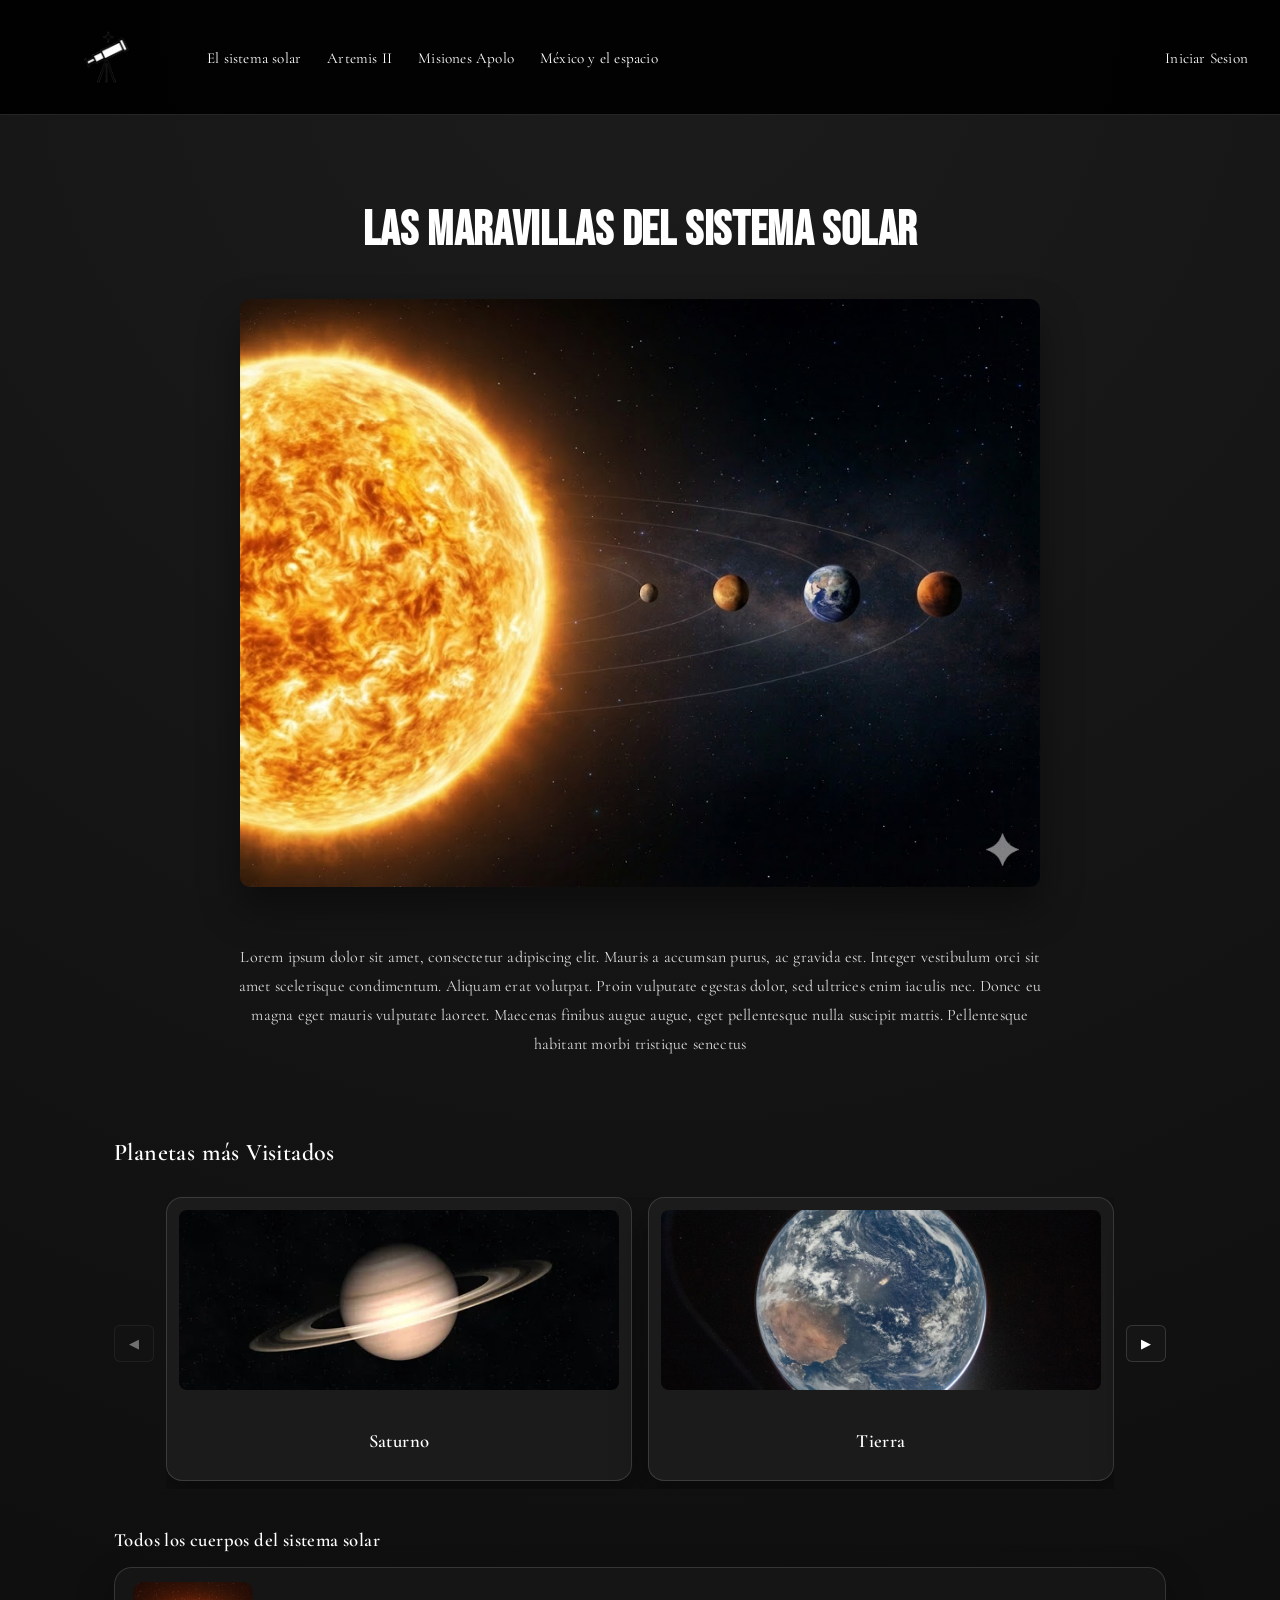
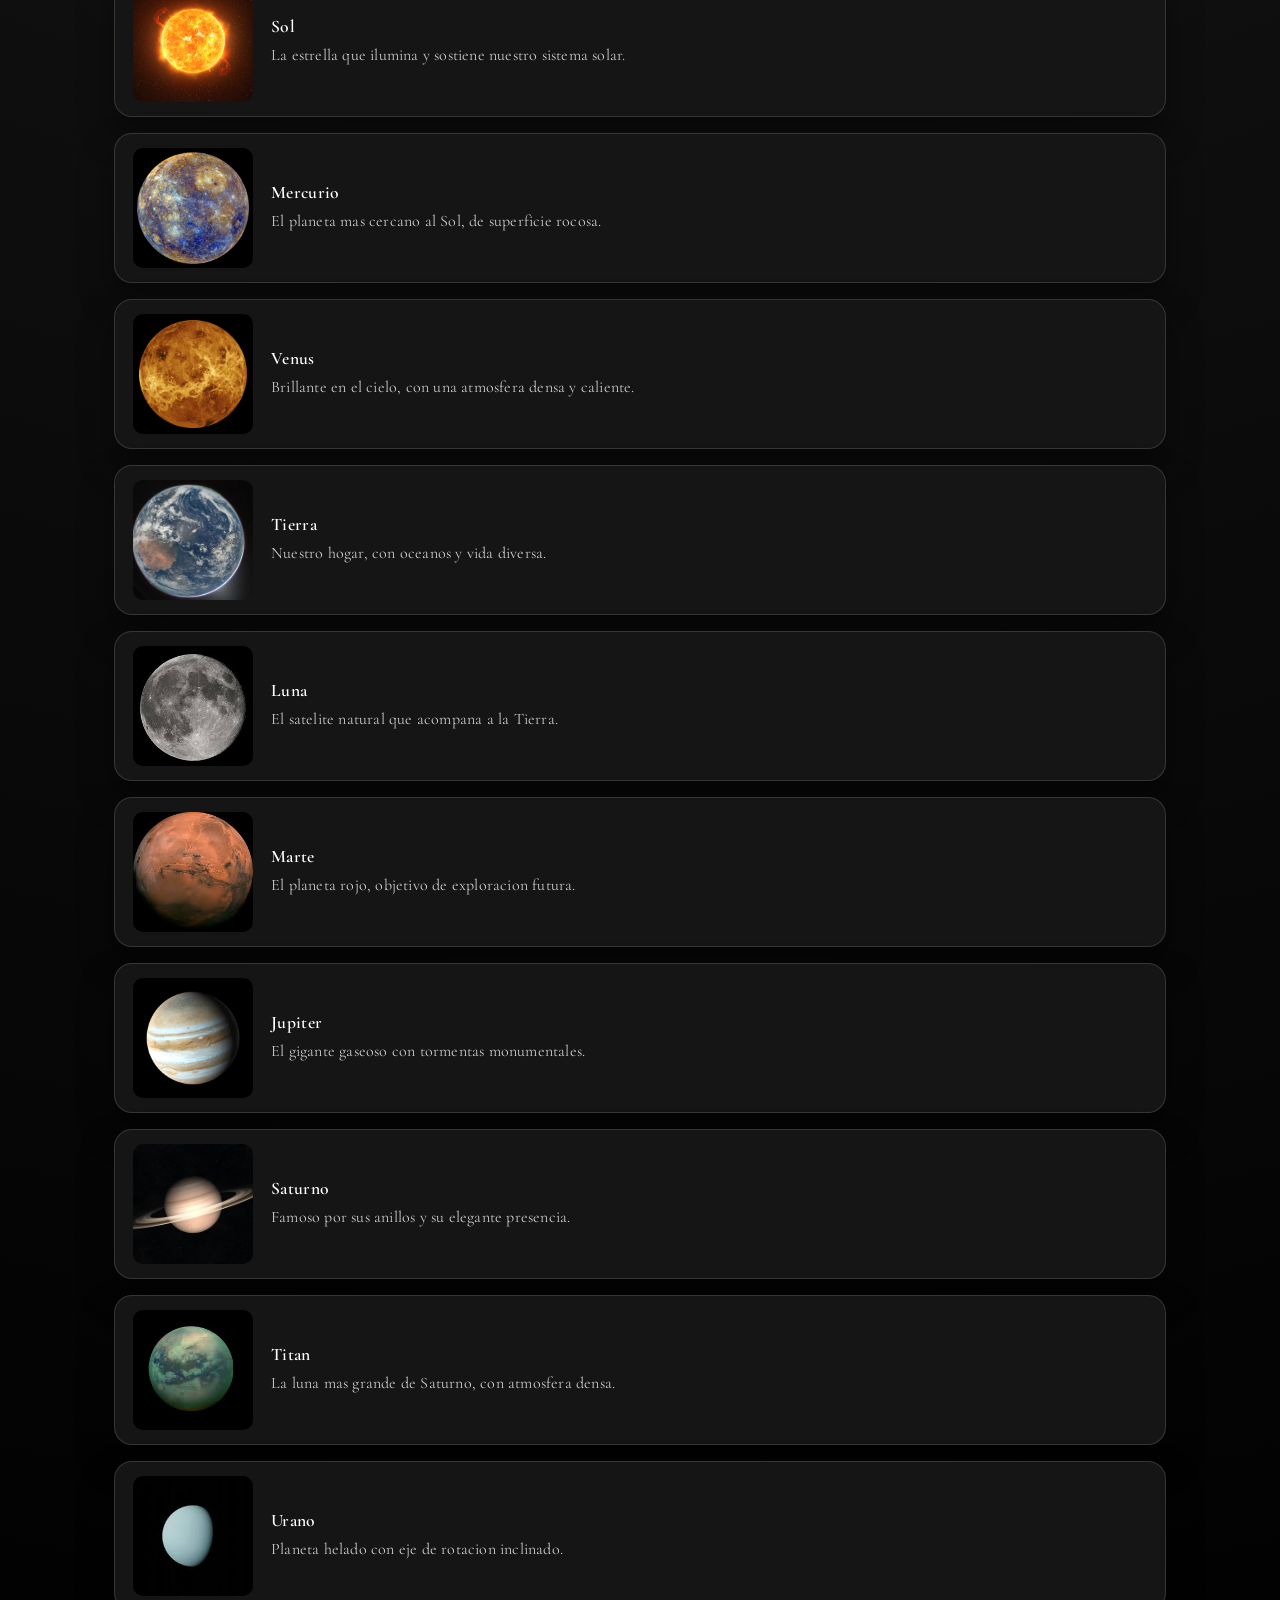
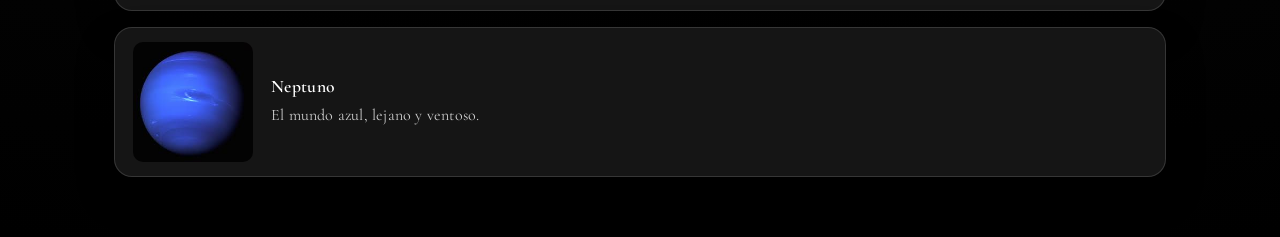
==== index.html @ 4a266d2b "Diseños Casi similares index apolo" ====
<!DOCTYPE html>
<html lang="es">
<head>
    <meta charset="UTF-8">
    <meta name="viewport" content="width=device-width, initial-scale=1.0">
    <link rel="stylesheet" href="index.css">
    <title>The Universe</title>
</head>
<header>
    <nav>
        <div>
            <img src="Logo.png" alt="" height="90px">
            <h3>
                <a href="index.html" id = "Inicio">
                El sistema solar
                </a>
            </h3>
            <h3>
                <a href="artemis.html" id = "Artemis">
                Artemis II
                </a>
            </h3>
            <h3>
                <a href="apolo.html" id="Apolo">
                Misiones Apolo
                </a>
            </h3>
            <h3>
                <a href="index.html" id="MexicoEspacio">
                México y el espacio
                </a>
            </h3>
        </div>
        <div>
            <h3>
                <a href="index.html" id="IniciarSesion">
                Iniciar Sesion
                </a>
            </h3>
        </div>
    </nav>
</header>
<body>
    <section id="presentacion">
        <h1>Las Maravillas del Sistema Solar</h1>
        <img src="sistemasolar.png" width="800px" height="480px"> <!--Alguna Imagen Referente al sistema solar-->
        <p>Lorem ipsum dolor sit amet, consectetur adipiscing elit. Mauris a accumsan purus, ac gravida est. Integer vestibulum orci sit amet scelerisque condimentum. Aliquam erat volutpat. Proin vulputate egestas dolor, sed ultrices enim iaculis nec. Donec eu magna eget mauris vulputate laoreet. Maecenas finibus augue augue, eget pellentesque nulla suscipit mattis. Pellentesque habitant morbi tristique senectus</p>
    </section>

    <section>
        <!--Planetas más Visitados-->
        <!--Deberia ser un grid View-->
        <h2>Planetas más Visitados</h2>
        <div id="MasVisitados" class="gallery">
            <button class="gallery-btn prev" type="button" aria-label="Anterior">
                ◀
            </button>
            <div class="gallery-viewport">
                <div class="gallery-track">
                    <div class="gallery-card selectable-card" data-body="saturno" role="button" tabindex="0">
                        <img src="Saturno.png" alt="Saturno">
                        <h3>Saturno</h3>
                    </div>
                    <div class="gallery-card selectable-card" data-body="tierra" role="button" tabindex="0">
                        <img src="Tierra.png" alt="Tierra">
                        <h3>Tierra</h3>
                    </div>
                    <div class="gallery-card selectable-card" data-body="jupiter" role="button" tabindex="0">
                        <img src="Jupiter.png" alt="Júpiter">
                        <h3>Júpiter</h3>
                    </div>
                </div>
            </div>
            <button class="gallery-btn next" type="button" aria-label="Siguiente">
                ▶
            </button>
        </div>
        <script src="index.js" defer></script>

    </section>


    <section>
        <h3>Todos los cuerpos del sistema solar</h3>
        <div class="vertical-gallery">
            <article class="vertical-card selectable-card" data-body="sol" role="button" tabindex="0">
                <img src="Sol.jpg" alt="Sol">
                <div>
                    <h4>Sol</h4>
                    <p>La estrella que ilumina y sostiene nuestro sistema solar.</p>
                </div>
            </article>
            <article class="vertical-card selectable-card" data-body="mercurio" role="button" tabindex="0">
                <img src="Mercurio.jpg" alt="Mercurio">
                <div>
                    <h4>Mercurio</h4>
                    <p>El planeta mas cercano al Sol, de superficie rocosa.</p>
                </div>
            </article>
            <article class="vertical-card selectable-card" data-body="venus" role="button" tabindex="0">
                <img src="venus.jpg" alt="Venus">
                <div>
                    <h4>Venus</h4>
                    <p>Brillante en el cielo, con una atmosfera densa y caliente.</p>
                </div>
            </article>
            <article class="vertical-card selectable-card" data-body="tierra" role="button" tabindex="0">
                <img src="Tierra.png" alt="Tierra">
                <div>
                    <h4>Tierra</h4>
                    <p>Nuestro hogar, con oceanos y vida diversa.</p>
                </div>
            </article>
            <article class="vertical-card selectable-card" data-body="luna" role="button" tabindex="0">
                <img src="Luna.jpg" alt="Luna">
                <div>
                    <h4>Luna</h4>
                    <p>El satelite natural que acompana a la Tierra.</p>
                </div>
            </article>
            <article class="vertical-card selectable-card" data-body="marte" role="button" tabindex="0">
                <img src="Marte.jpg" alt="Marte">
                <div>
                    <h4>Marte</h4>
                    <p>El planeta rojo, objetivo de exploracion futura.</p>
                </div>
            </article>
            <article class="vertical-card selectable-card" data-body="jupiter" role="button" tabindex="0">
                <img src="Jupiter.png" alt="Jupiter">
                <div>
                    <h4>Jupiter</h4>
                    <p>El gigante gaseoso con tormentas monumentales.</p>
                </div>
            </article>
            <article class="vertical-card selectable-card" data-body="saturno" role="button" tabindex="0">
                <img src="Saturno.png" alt="Saturno">
                <div>
                    <h4>Saturno</h4>
                    <p>Famoso por sus anillos y su elegante presencia.</p>
                </div>
            </article>
            <article class="vertical-card selectable-card" data-body="titan" role="button" tabindex="0">
                <img src="Titan.jpg" alt="Titan">
                <div>
                    <h4>Titan</h4>
                    <p>La luna mas grande de Saturno, con atmosfera densa.</p>
                </div>
            </article>
            <article class="vertical-card selectable-card" data-body="urano" role="button" tabindex="0">
                <img src="Urano.jpg" alt="Urano">
                <div>
                    <h4>Urano</h4>
                    <p>Planeta helado con eje de rotacion inclinado.</p>
                </div>
            </article>
            <article class="vertical-card selectable-card" data-body="neptuno" role="button" tabindex="0">
                <img src="Neptuno.jpg" alt="Neptuno">
                <div>
                    <h4>Neptuno</h4>
                    <p>El mundo azul, lejano y ventoso.</p>
                </div>
            </article>
        </div>

    </section>
</body>
<footer>

</footer>
</html>
---- index.css ----
@import url("https://fonts.googleapis.com/css2?family=Bebas+Neue&family=Cormorant+Garamond:wght@400;600&display=swap");

*{
    box-sizing: border-box;
}

:root{
    --bg: #000000;
    --bg-soft: #151515;
    --bg-soft-2: #1b1b1b;
    --accent: #cfcfcf;
    --accent-2: #8a8a8a;
    --text: #ffffff;
    --muted: rgba(255, 255, 255, 0.72);
    --border: rgba(255, 255, 255, 0.14);
}

*{
    color: var(--text);
}

body{
    margin: 0;
    font-family: "Cormorant Garamond", serif;
    letter-spacing: 0.2px;
    background: radial-gradient(circle at top, #1c1c1c 0%, #0d0d0d 55%, #000000 100%);
    padding-top: 112px;
}

a{
    color: inherit;
    text-decoration: none;
}
nav{
    display: flex;
    flex-direction: row;
    justify-content: space-between;
    background-color: rgba(0, 0, 0, 0.92);
    color: var(--text);
    padding: 12px 24px;
    border-bottom: 1px solid var(--border);
    position: fixed;
    top: 0;
    left: 0;
    right: 0;
    z-index: 1000;
}
nav div{
    display: flex;
    flex-direction: row;
    justify-content: space-between;
    align-items: center;
    gap: 10px;
}
nav div h3{
    align-items: center;
    margin: 0;
    font-weight: 400;
    font-family: "Cormorant Garamond", serif;
    letter-spacing: 0.2px;
}
nav div h3 a{
    margin: 0;
    color: var(--text);
    text-decoration: none;
    font-size: 0.95rem;
    letter-spacing: 0.2px;
    transition: color 0.2s ease, background-color 0.2s ease;
    padding: 6px 8px;
    border-radius: 8px;
}

#Inicio:hover, #Artemis:hover, #Apolo:hover, #MexicoEspacio:hover, #IniciarSesion:hover{
    color: var(--accent);
    background-color: rgba(255, 255, 255, 0.08);
}



#presentacion{
    max-width: 1100px;
    margin: 0 auto;
    padding: 40px 24px 20px;
    display: flex;
    flex-direction: column;
    align-items: center;
    justify-content: center;
    text-align: center;
}
#presentacion h1{
    font-size: 48px;
    margin: 50px 0 40px;
    font-weight: 600;
    letter-spacing: 0.6px;
    font-family: "Bebas Neue", sans-serif;
}
#presentacion img{
    margin-bottom: 40px;
    max-width: 100%;
    height: auto;
    border-radius: 10px;
    box-shadow: 0 20px 40px rgba(0, 0, 0, 0.4);
}
#presentacion p{
    max-width: 820px;
    line-height: 1.8;
    opacity: 0.85;
    margin-bottom: 30px;
}

#MasVisitados{
    max-width: 1100px;
    margin: 30px auto 20px;
    display: grid;
    grid-template-columns: auto 1fr auto;
    align-items: center;
    gap: 12px;
    padding: 0 24px;
}

.gallery-btn{
    background-color: var(--bg-soft);
    border: 1px solid var(--border);
    color: white;
    padding: 10px 14px;
    cursor: pointer;
    border-radius: 6px;
    transition: background-color 0.2s ease, transform 0.2s ease;
}
.gallery-btn:hover{
    background-color: #202020;
    transform: translateY(-1px);
}

.gallery-btn:disabled{
    opacity: 0.4;
    cursor: not-allowed;
}

.gallery-viewport{
    overflow-x: auto;
    scroll-snap-type: x mandatory;
    scroll-behavior: smooth;
    scrollbar-width: none;
}

.gallery-viewport::-webkit-scrollbar{
    display: none;
}

.gallery-track{
    display: flex;
    gap: 16px;
    padding-bottom: 8px;
}

.gallery-card{
    flex: 0 0 calc(50% - 8px);
    scroll-snap-align: start;
    background-color: var(--bg-soft-2);
    border: 1px solid var(--border);
    padding: 12px;
    text-align: center;
    border-radius: 16px;
    box-shadow: 0 18px 36px rgba(0, 0, 0, 0.38);
}

.selectable-card{
    cursor: pointer;
    transition: transform 0.2s ease, border-color 0.2s ease, box-shadow 0.2s ease;
}

.selectable-card:hover,
.selectable-card:focus{
    transform: translateY(-2px);
    border-color: rgba(255, 255, 255, 0.28);
    box-shadow: 0 20px 40px rgba(0, 0, 0, 0.48);
    outline: none;
}

.gallery-card img{
    width: 100%;
    height: 180px;
    object-fit: cover;
    display: block;
    margin-bottom: 10px;
    background-color: #0f0f0f;
    border-radius: 8px;
}

section h2{
    max-width: 1100px;
    margin: 30px auto 10px;
    padding: 0 24px;
    font-weight: 600;
    letter-spacing: 0.4px;
}

section h3{
    max-width: 1100px;
    margin: 40px auto 16px;
    padding: 0 24px;
    font-weight: 600;
    letter-spacing: 0.4px;
}

.vertical-gallery{
    max-width: 1100px;
    margin: 0 auto 60px;
    padding: 0 24px;
    display: flex;
    flex-direction: column;
    gap: 16px;
}

.vertical-card{
    display: grid;
    grid-template-columns: 120px 1fr;
    gap: 18px;
    align-items: center;
    background-color: var(--bg-soft);
    border: 1px solid var(--border);
    border-radius: 18px;
    padding: 14px 18px;
    box-shadow: 0 18px 36px rgba(0, 0, 0, 0.38);
}

.vertical-card img{
    width: 120px;
    height: 120px;
    object-fit: cover;
    border-radius: 10px;
    background-color: #0f0f0f;
}

.vertical-card h4{
    margin: 0 0 6px;
    font-size: 1.1rem;
    font-weight: 600;
    letter-spacing: 0.3px;
}

.vertical-card p{
    margin: 0;
    line-height: 1.6;
    opacity: 0.78;
}

@media (max-width: 700px){
    nav{
        flex-direction: column;
        gap: 8px;
    }
    nav div{
        flex-wrap: wrap;
        justify-content: center;
    }
    #presentacion h1{
        font-size: 36px;
    }
    .gallery-card{
        flex-basis: 100%;
    }
    .vertical-card{
        grid-template-columns: 1fr;
        text-align: center;
    }
    .vertical-card img{
        margin: 0 auto;
    }
}
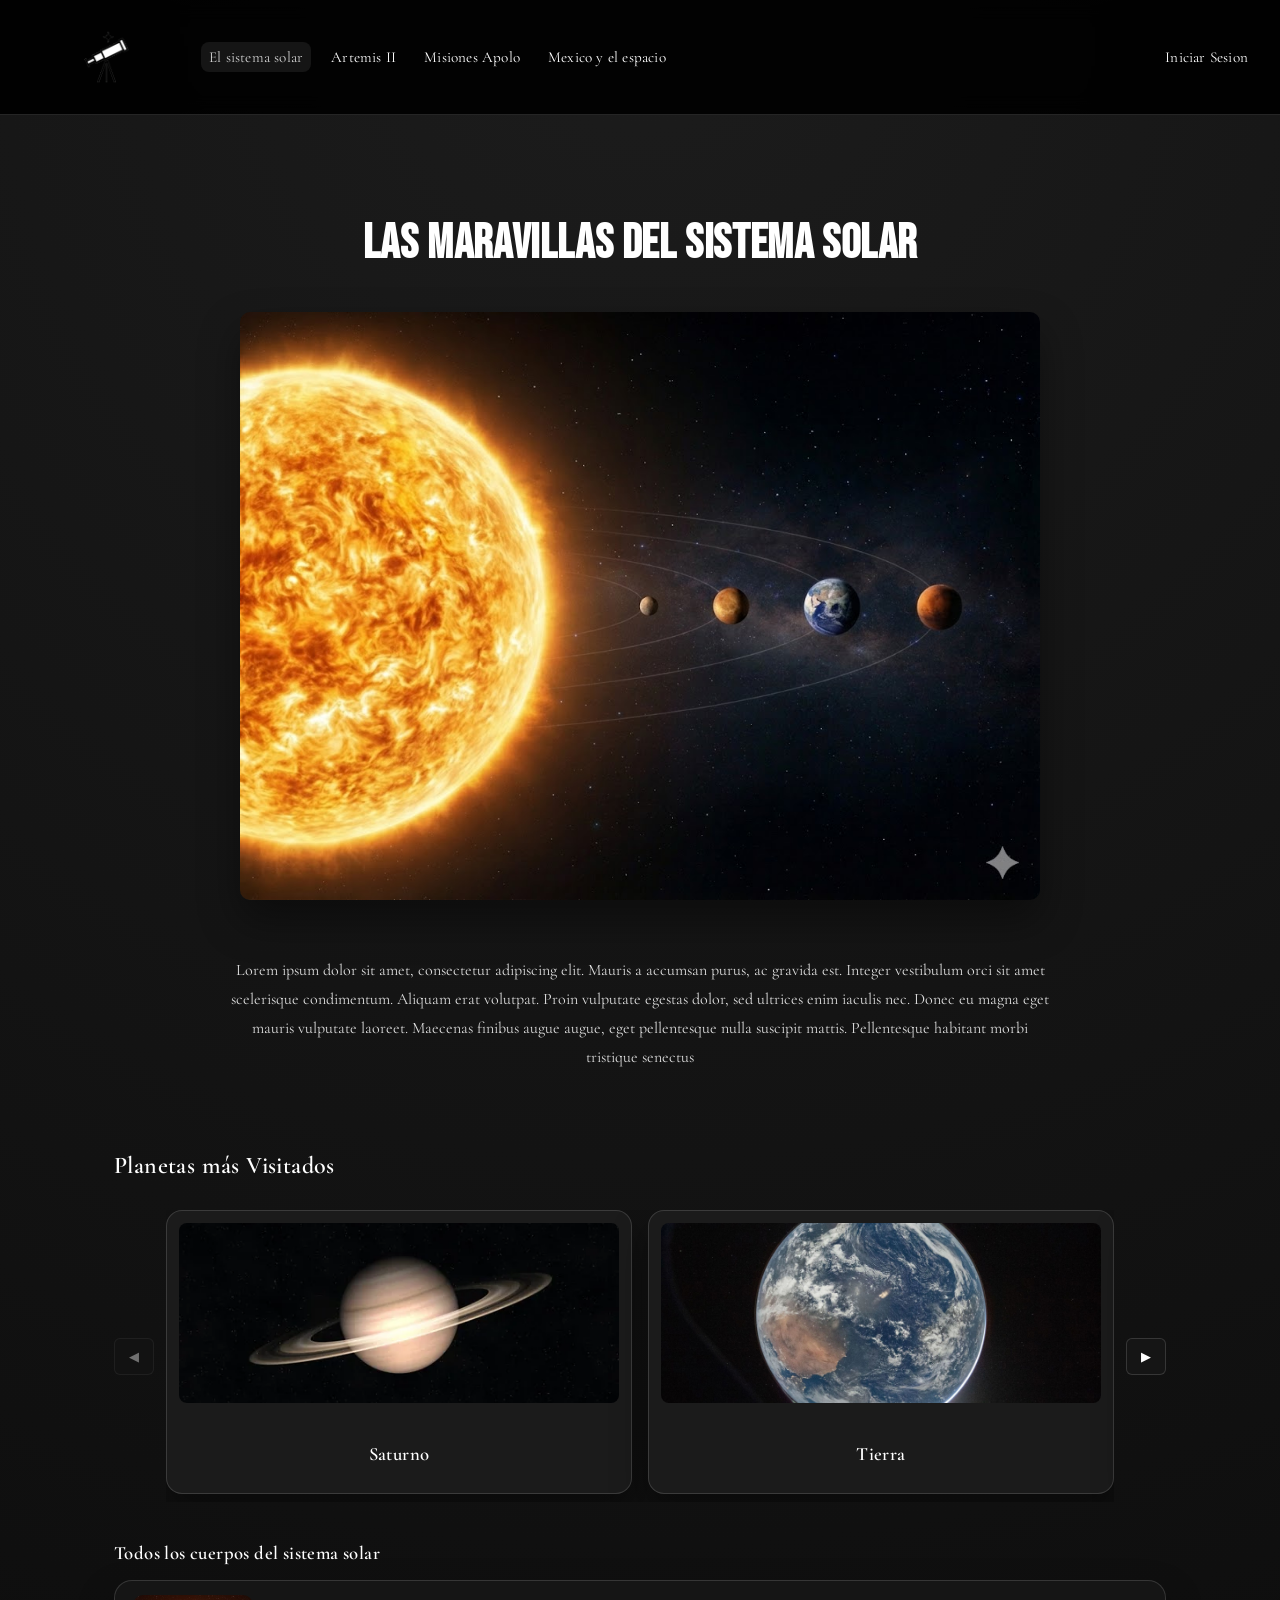
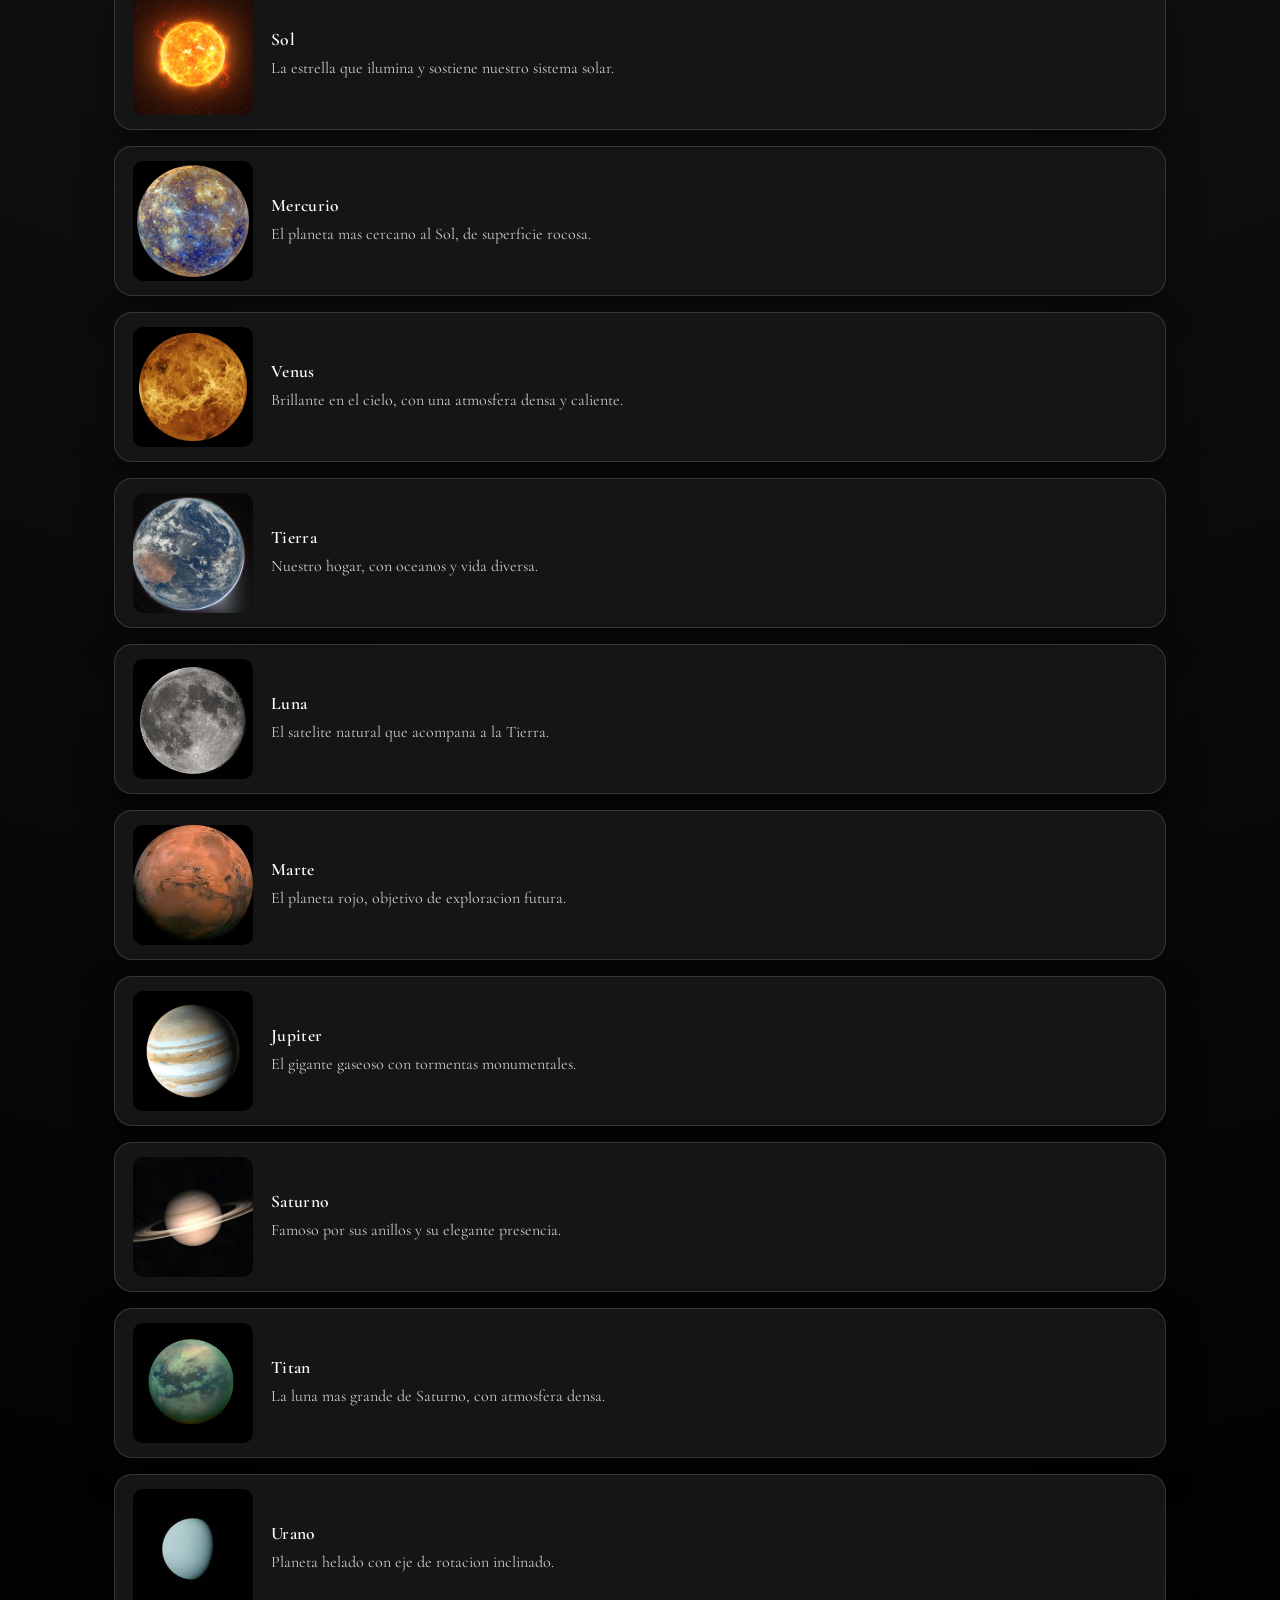
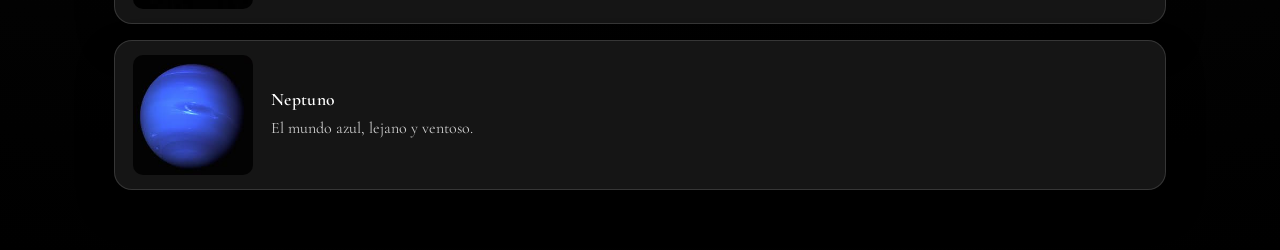
==== commit f7e4fd64: "Medianamente Igualado el diseño" ====
--- a/index.html
+++ b/index.html
@@ -4,46 +4,26 @@
     <meta charset="UTF-8">
     <meta name="viewport" content="width=device-width, initial-scale=1.0">
     <link rel="stylesheet" href="index.css">
-    <title>The Universe</title>
+    <title>El universo</title>
 </head>
-<header>
-    <nav>
-        <div>
-            <img src="Logo.png" alt="" height="90px">
-            <h3>
-                <a href="index.html" id = "Inicio">
-                El sistema solar
-                </a>
-            </h3>
-            <h3>
-                <a href="artemis.html" id = "Artemis">
-                Artemis II
-                </a>
-            </h3>
-            <h3>
-                <a href="apolo.html" id="Apolo">
-                Misiones Apolo
-                </a>
-            </h3>
-            <h3>
-                <a href="index.html" id="MexicoEspacio">
-                México y el espacio
-                </a>
-            </h3>
-        </div>
-        <div>
-            <h3>
-                <a href="index.html" id="IniciarSesion">
-                Iniciar Sesion
-                </a>
-            </h3>
-        </div>
-    </nav>
-</header>
 <body>
+    <header class="site-header">
+        <nav class="nav">
+            <div class="nav-left">
+                <img src="Logo.png" alt="Logo del proyecto" height="90">
+                <a href="index.html" class="is-active">El sistema solar</a>
+                <a href="artemis.html">Artemis II</a>
+                <a href="apolo.html">Misiones Apolo</a>
+                <a href="mexico.html">Mexico y el espacio</a>
+            </div>
+            <div class="nav-right">
+                <a href="index.html">Iniciar Sesion</a>
+            </div>
+        </nav>
+    </header>
     <section id="presentacion">
         <h1>Las Maravillas del Sistema Solar</h1>
-        <img src="sistemasolar.png" width="800px" height="480px"> <!--Alguna Imagen Referente al sistema solar-->
+        <img src="Imagenes/sistemasolar.png" width="800px" height="480px"> <!--Alguna Imagen Referente al sistema solar-->
         <p>Lorem ipsum dolor sit amet, consectetur adipiscing elit. Mauris a accumsan purus, ac gravida est. Integer vestibulum orci sit amet scelerisque condimentum. Aliquam erat volutpat. Proin vulputate egestas dolor, sed ultrices enim iaculis nec. Donec eu magna eget mauris vulputate laoreet. Maecenas finibus augue augue, eget pellentesque nulla suscipit mattis. Pellentesque habitant morbi tristique senectus</p>
     </section>
 
@@ -58,15 +38,15 @@
             <div class="gallery-viewport">
                 <div class="gallery-track">
                     <div class="gallery-card selectable-card" data-body="saturno" role="button" tabindex="0">
-                        <img src="Saturno.png" alt="Saturno">
+                        <img src="Imagenes/Saturno.png" alt="Saturno">
                         <h3>Saturno</h3>
                     </div>
                     <div class="gallery-card selectable-card" data-body="tierra" role="button" tabindex="0">
-                        <img src="Tierra.png" alt="Tierra">
+                        <img src="Imagenes/Tierra.png" alt="Tierra">
                         <h3>Tierra</h3>
                     </div>
                     <div class="gallery-card selectable-card" data-body="jupiter" role="button" tabindex="0">
-                        <img src="Jupiter.png" alt="Júpiter">
+                        <img src="Imagenes/Jupiter.png" alt="Júpiter">
                         <h3>Júpiter</h3>
                     </div>
                 </div>
@@ -84,77 +64,77 @@
         <h3>Todos los cuerpos del sistema solar</h3>
         <div class="vertical-gallery">
             <article class="vertical-card selectable-card" data-body="sol" role="button" tabindex="0">
-                <img src="Sol.jpg" alt="Sol">
+                <img src="Imagenes/Sol.jpg" alt="Sol">
                 <div>
                     <h4>Sol</h4>
                     <p>La estrella que ilumina y sostiene nuestro sistema solar.</p>
                 </div>
             </article>
             <article class="vertical-card selectable-card" data-body="mercurio" role="button" tabindex="0">
-                <img src="Mercurio.jpg" alt="Mercurio">
+                <img src="Imagenes/Mercurio.jpg" alt="Mercurio">
                 <div>
                     <h4>Mercurio</h4>
                     <p>El planeta mas cercano al Sol, de superficie rocosa.</p>
                 </div>
             </article>
             <article class="vertical-card selectable-card" data-body="venus" role="button" tabindex="0">
-                <img src="venus.jpg" alt="Venus">
+                <img src="Imagenes/venus.jpg" alt="Venus">
                 <div>
                     <h4>Venus</h4>
                     <p>Brillante en el cielo, con una atmosfera densa y caliente.</p>
                 </div>
             </article>
             <article class="vertical-card selectable-card" data-body="tierra" role="button" tabindex="0">
-                <img src="Tierra.png" alt="Tierra">
+                <img src="Imagenes/Tierra.png" alt="Tierra">
                 <div>
                     <h4>Tierra</h4>
                     <p>Nuestro hogar, con oceanos y vida diversa.</p>
                 </div>
             </article>
             <article class="vertical-card selectable-card" data-body="luna" role="button" tabindex="0">
-                <img src="Luna.jpg" alt="Luna">
+                <img src="Imagenes/Luna.jpg" alt="Luna">
                 <div>
                     <h4>Luna</h4>
                     <p>El satelite natural que acompana a la Tierra.</p>
                 </div>
             </article>
             <article class="vertical-card selectable-card" data-body="marte" role="button" tabindex="0">
-                <img src="Marte.jpg" alt="Marte">
+                <img src="Imagenes/Marte.jpg" alt="Marte">
                 <div>
                     <h4>Marte</h4>
                     <p>El planeta rojo, objetivo de exploracion futura.</p>
                 </div>
             </article>
             <article class="vertical-card selectable-card" data-body="jupiter" role="button" tabindex="0">
-                <img src="Jupiter.png" alt="Jupiter">
+                <img src="Imagenes/Jupiter.png" alt="Jupiter">
                 <div>
                     <h4>Jupiter</h4>
                     <p>El gigante gaseoso con tormentas monumentales.</p>
                 </div>
             </article>
             <article class="vertical-card selectable-card" data-body="saturno" role="button" tabindex="0">
-                <img src="Saturno.png" alt="Saturno">
+                <img src="Imagenes/Saturno.png" alt="Saturno">
                 <div>
                     <h4>Saturno</h4>
                     <p>Famoso por sus anillos y su elegante presencia.</p>
                 </div>
             </article>
             <article class="vertical-card selectable-card" data-body="titan" role="button" tabindex="0">
-                <img src="Titan.jpg" alt="Titan">
+                <img src="Imagenes/Titan.jpg" alt="Titan">
                 <div>
                     <h4>Titan</h4>
                     <p>La luna mas grande de Saturno, con atmosfera densa.</p>
                 </div>
             </article>
             <article class="vertical-card selectable-card" data-body="urano" role="button" tabindex="0">
-                <img src="Urano.jpg" alt="Urano">
+                <img src="Imagenes/Urano.jpg" alt="Urano">
                 <div>
                     <h4>Urano</h4>
                     <p>Planeta helado con eje de rotacion inclinado.</p>
                 </div>
             </article>
             <article class="vertical-card selectable-card" data-body="neptuno" role="button" tabindex="0">
-                <img src="Neptuno.jpg" alt="Neptuno">
+                <img src="Imagenes/Neptuno.jpg" alt="Neptuno">
                 <div>
                     <h4>Neptuno</h4>
                     <p>El mundo azul, lejano y ventoso.</p>
--- a/index.css
+++ b/index.css
@@ -1,8 +1,4 @@
 @import url("https://fonts.googleapis.com/css2?family=Bebas+Neue&family=Cormorant+Garamond:wght@400;600&display=swap");
-
-*{
-    box-sizing: border-box;
-}
 
 :root{
     --bg: #000000;
@@ -16,61 +12,55 @@
 }
 
 *{
-    color: var(--text);
+    box-sizing: border-box;
 }
 
 body{
     margin: 0;
     font-family: "Cormorant Garamond", serif;
-    letter-spacing: 0.2px;
+    color: var(--text);
     background: radial-gradient(circle at top, #1c1c1c 0%, #0d0d0d 55%, #000000 100%);
-    padding-top: 112px;
 }
 
 a{
     color: inherit;
     text-decoration: none;
 }
-nav{
-    display: flex;
-    flex-direction: row;
+.site-header{
+    position: sticky;
+    top: 0;
+    z-index: 10;
+    background: rgba(0, 0, 0, 0.92);
+    backdrop-filter: blur(10px);
+    border-bottom: 1px solid var(--border);
+}
+
+.nav{
+    display: flex;
     justify-content: space-between;
-    background-color: rgba(0, 0, 0, 0.92);
-    color: var(--text);
+    align-items: center;
     padding: 12px 24px;
-    border-bottom: 1px solid var(--border);
-    position: fixed;
-    top: 0;
-    left: 0;
-    right: 0;
-    z-index: 1000;
-}
-nav div{
-    display: flex;
-    flex-direction: row;
-    justify-content: space-between;
-    align-items: center;
-    gap: 10px;
-}
-nav div h3{
-    align-items: center;
-    margin: 0;
-    font-weight: 400;
-    font-family: "Cormorant Garamond", serif;
-    letter-spacing: 0.2px;
-}
-nav div h3 a{
-    margin: 0;
-    color: var(--text);
-    text-decoration: none;
+}
+
+.nav-left,
+.nav-right{
+    display: flex;
+    align-items: center;
+    gap: 12px;
+}
+
+.nav-left a,
+.nav-right a{
     font-size: 0.95rem;
     letter-spacing: 0.2px;
-    transition: color 0.2s ease, background-color 0.2s ease;
     padding: 6px 8px;
     border-radius: 8px;
-}
-
-#Inicio:hover, #Artemis:hover, #Apolo:hover, #MexicoEspacio:hover, #IniciarSesion:hover{
+    transition: color 0.2s ease, background-color 0.2s ease;
+}
+
+.nav-left a:hover,
+.nav-right a:hover,
+.nav-left a.is-active{
     color: var(--accent);
     background-color: rgba(255, 255, 255, 0.08);
 }
@@ -80,7 +70,7 @@
 #presentacion{
     max-width: 1100px;
     margin: 0 auto;
-    padding: 40px 24px 20px;
+    padding: 50px 24px 20px;
     display: flex;
     flex-direction: column;
     align-items: center;
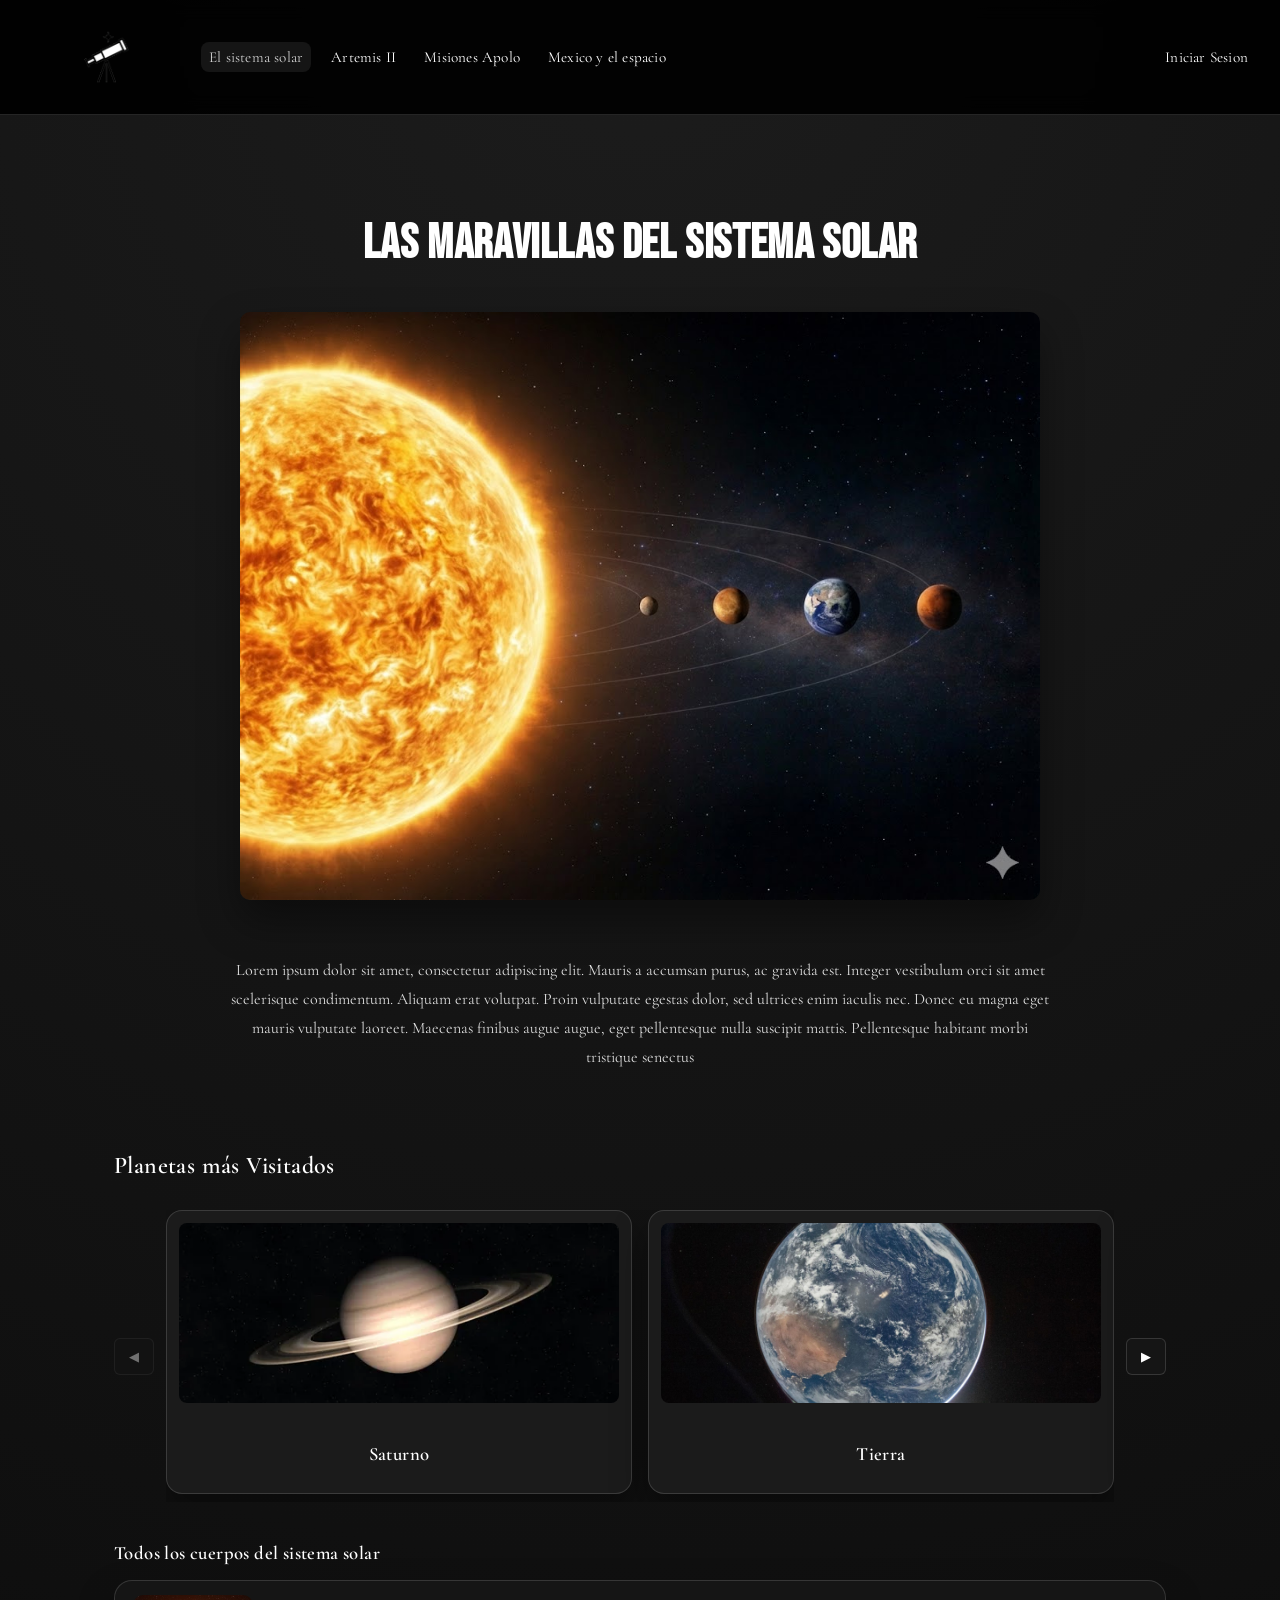
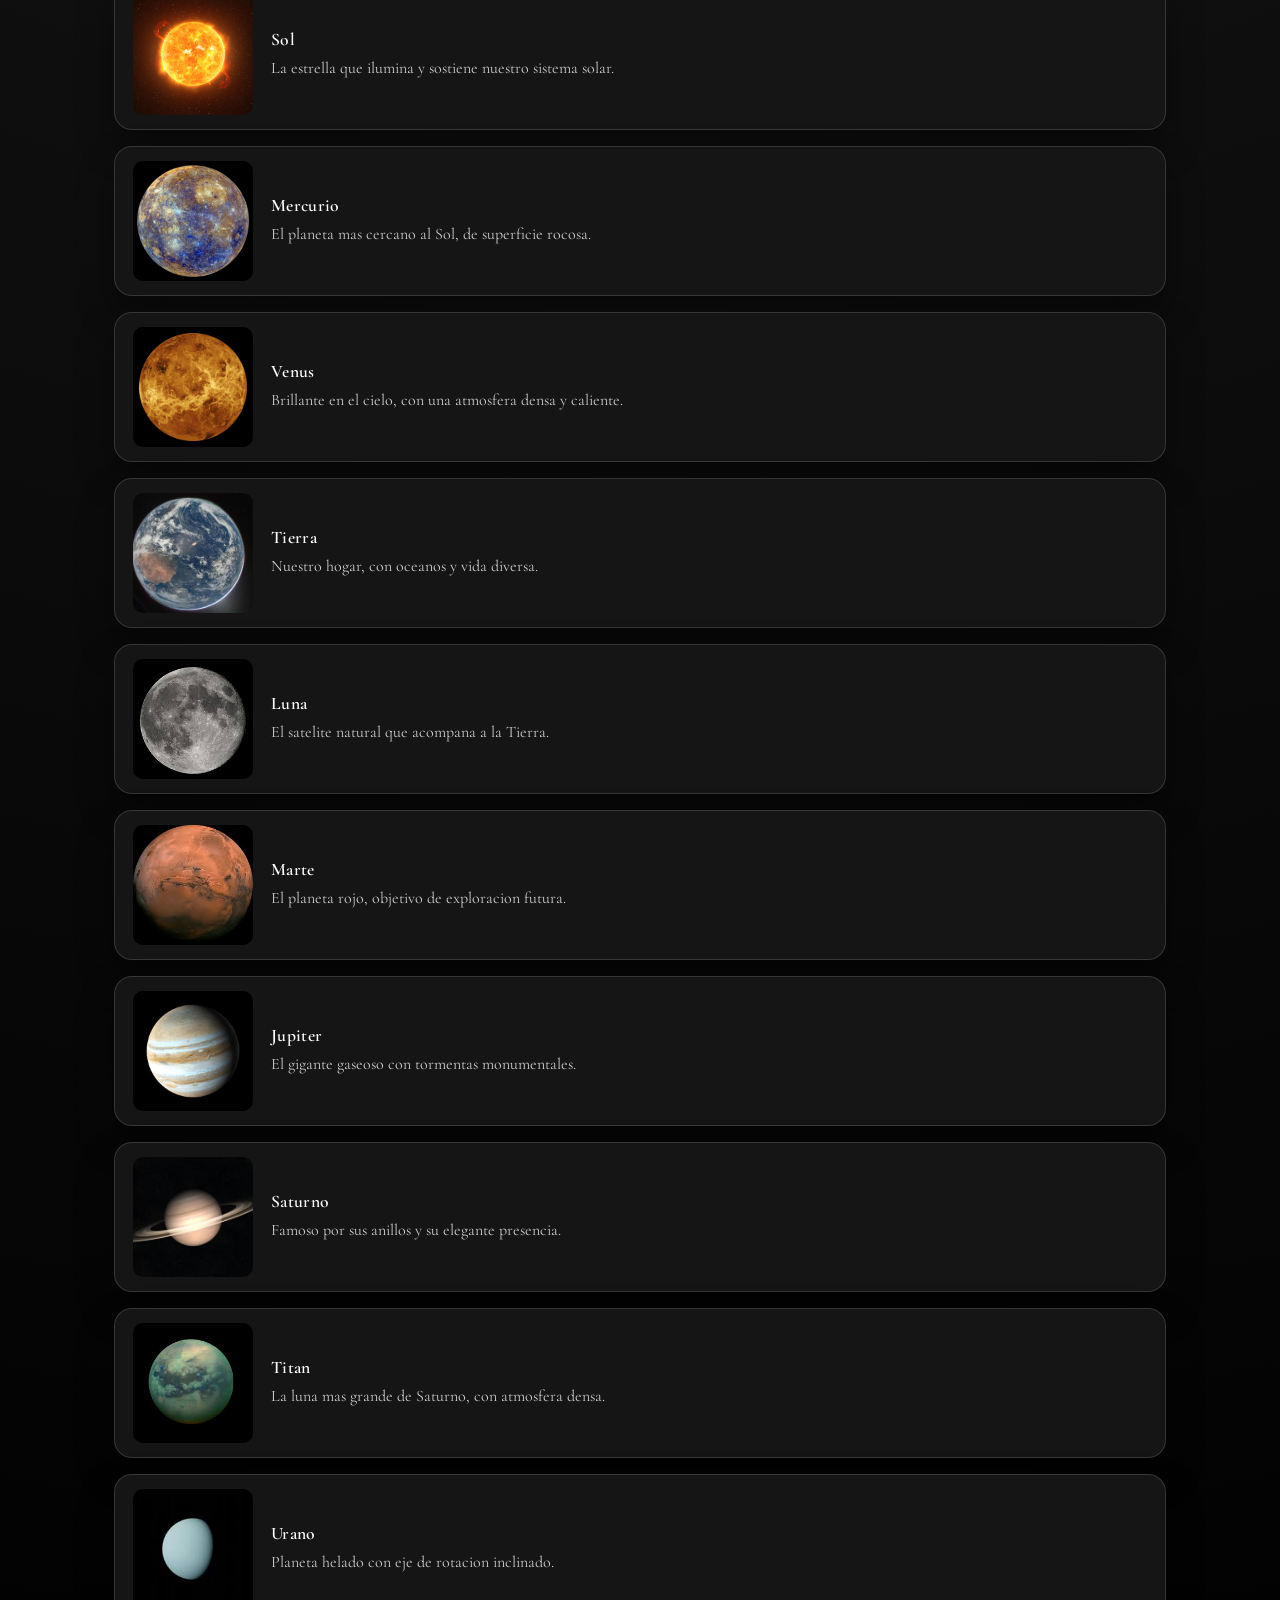
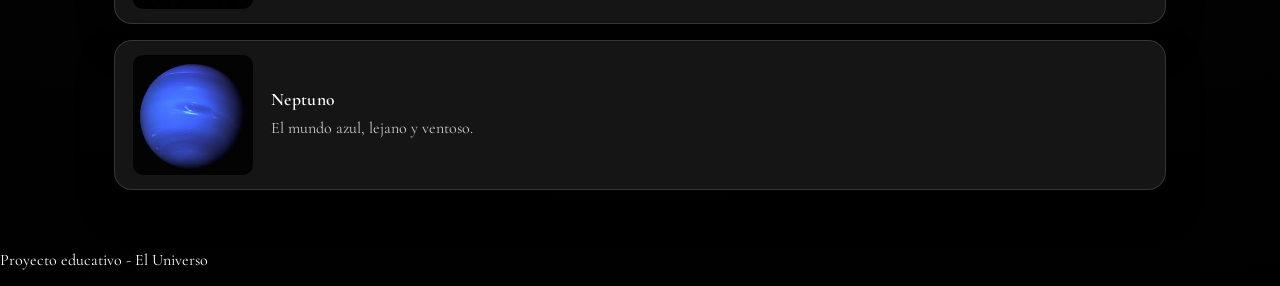
==== commit 004c73dc: "backend basico al 100 al parecer" ====
--- a/index.html
+++ b/index.html
@@ -17,7 +17,7 @@
                 <a href="mexico.html">Mexico y el espacio</a>
             </div>
             <div class="nav-right">
-                <a href="index.html">Iniciar Sesion</a>
+                <a href="login.html">Iniciar Sesion</a>
             </div>
         </nav>
     </header>
@@ -143,8 +143,12 @@
         </div>
 
     </section>
+
+    <footer class="site-footer">
+        <p>Proyecto educativo - El Universo</p>
+    </footer>
+
+    <script src="index.js" defer></script>
+    <script src="auth.js"></script>
 </body>
-<footer>
-
-</footer>
 </html>
